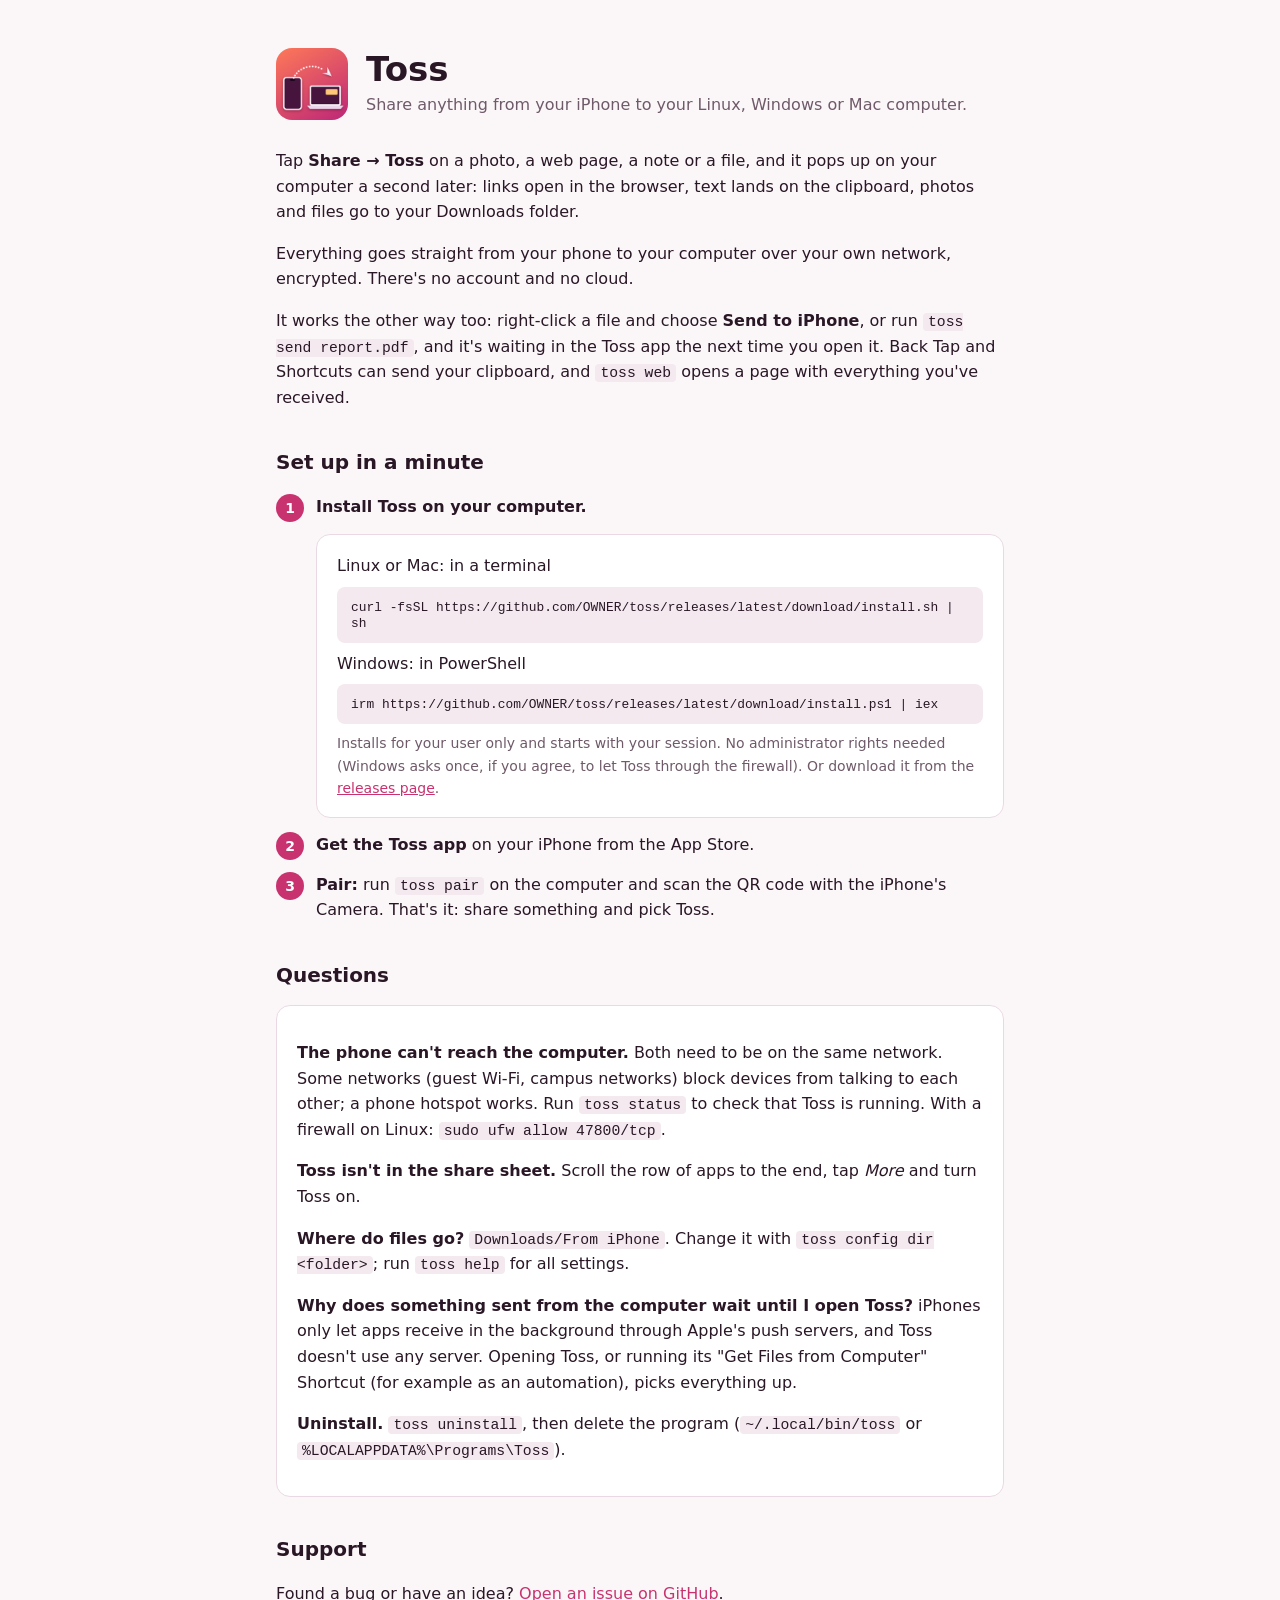
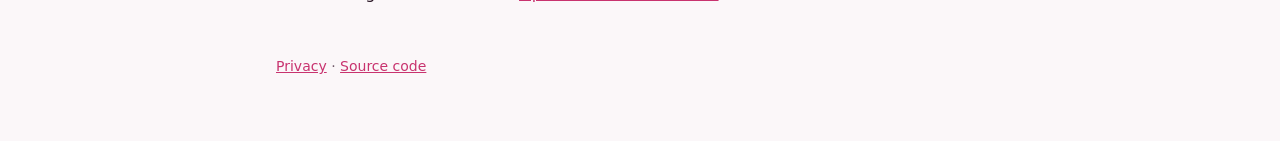
==== docs/index.html @ edf83218 "Initial commit Co-Authored-By: Claude Opus 5.5 <noreply@anthropic.com>" ====
<!doctype html>
<html lang="en">
<head>
<meta charset="utf-8">
<meta name="viewport" content="width=device-width, initial-scale=1">
<title>Toss: share from iPhone to your computer</title>
<meta name="description" content="Share photos, links, text and files from any iPhone app straight to your Linux, Windows or Mac computer.">
<link rel="icon" href="icon.png">
<link rel="stylesheet" href="style.css">
</head>
<body>
<main>
  <header>
    <img src="icon.png" alt="">
    <div>
      <h1>Toss</h1>
      <p class="tagline">Share anything from your iPhone to your Linux, Windows or Mac computer.</p>
    </div>
  </header>

  <p>Tap <strong>Share → Toss</strong> on a photo, a web page, a note or a file, and it pops up on your
  computer a second later: links open in the browser, text lands on the clipboard, photos and files
  go to your Downloads folder.</p>
  <p>Everything goes straight from your phone to your computer over your own network, encrypted.
  There's no account and no cloud.</p>

  <p>It works the other way too: right-click a file and choose <strong>Send to iPhone</strong>, or run
  <code>toss send report.pdf</code>, and it's waiting in the Toss app the next time you open it. Back Tap
  and Shortcuts can send your clipboard, and <code>toss web</code> opens a page with everything you've received.</p>

  <h2>Set up in a minute</h2>
  <ol class="steps">
    <li><strong>Install Toss on your computer.</strong>
      <div class="card">
        <div>Linux or Mac: in a terminal</div>
        <pre><code>curl -fsSL https://github.com/OWNER/toss/releases/latest/download/install.sh | sh</code></pre>
        <div>Windows: in PowerShell</div>
        <pre><code>irm https://github.com/OWNER/toss/releases/latest/download/install.ps1 | iex</code></pre>
        <div class="muted">Installs for your user only and starts with your session. No administrator rights
        needed (Windows asks once, if you agree, to let Toss through the firewall).
        Or download it from the <a href="https://github.com/OWNER/toss/releases/latest">releases page</a>.</div>
      </div>
    </li>
    <li><strong>Get the Toss app</strong> on your iPhone from the App Store.</li>
    <li><strong>Pair:</strong> run <code>toss pair</code> on the computer and scan the QR code with the iPhone's
      Camera. That's it: share something and pick Toss.</li>
  </ol>

  <h2>Questions</h2>
  <div class="card">
    <p><strong>The phone can't reach the computer.</strong> Both need to be on the same network. Some
    networks (guest Wi-Fi, campus networks) block devices from talking to each other; a phone hotspot
    works. Run <code>toss status</code> to check that Toss is running. With a firewall on Linux:
    <code>sudo ufw allow 47800/tcp</code>.</p>
    <p><strong>Toss isn't in the share sheet.</strong> Scroll the row of apps to the end, tap
    <em>More</em> and turn Toss on.</p>
    <p><strong>Where do files go?</strong> <code>Downloads/From iPhone</code>. Change it with
    <code>toss config dir &lt;folder&gt;</code>; run <code>toss help</code> for all settings.</p>
    <p><strong>Why does something sent from the computer wait until I open Toss?</strong> iPhones only let
    apps receive in the background through Apple's push servers, and Toss doesn't use any server. Opening
    Toss, or running its "Get Files from Computer" Shortcut (for example as an automation), picks everything up.</p>
    <p><strong>Uninstall.</strong> <code>toss uninstall</code>, then delete the program
    (<code>~/.local/bin/toss</code> or <code>%LOCALAPPDATA%\Programs\Toss</code>).</p>
  </div>

  <h2>Support</h2>
  <p>Found a bug or have an idea? <a href="https://github.com/OWNER/toss/issues">Open an issue on GitHub</a>.</p>

  <footer>
    <a href="privacy.html">Privacy</a> · <a href="https://github.com/OWNER/toss">Source code</a>
  </footer>
</main>
</body>
</html>
---- docs/style.css ----
:root { --bg: #fbf7f9; --fg: #2a1726; --muted: #6f5a69; --card: #ffffff; --line: #ead9e3; --accent: #c8336f; --code: #f3e9ef; }
@media (prefers-color-scheme: dark) {
  :root { --bg: #1a1018; --fg: #f4e9f0; --muted: #b9a2b2; --card: #241722; --line: #3a2636; --accent: #ff7a9c; --code: #2e1d2b; }
}
* { box-sizing: border-box; }
body { margin: 0; background: var(--bg); color: var(--fg); font: 16px/1.6 -apple-system, "Segoe UI", system-ui, sans-serif; }
main { max-width: 760px; margin: 0 auto; padding: 48px 16px 64px; }
header { display: flex; gap: 18px; align-items: center; margin-bottom: 28px; }
header img { width: 72px; height: 72px; border-radius: 16px; }
h1 { font-size: 34px; margin: 0; line-height: 1.1; }
h2 { font-size: 20px; margin: 36px 0 10px; }
.tagline { color: var(--muted); margin: 4px 0 0; }
.card { background: var(--card); border: 1px solid var(--line); border-radius: 14px; padding: 18px 20px; margin: 14px 0; }
pre { background: var(--code); border-radius: 8px; padding: 12px 14px; overflow-x: auto; font: 14px ui-monospace, "Cascadia Code", monospace; margin: 8px 0; white-space: pre-wrap; word-break: break-all; }
code { font: 0.92em ui-monospace, monospace; background: var(--code); padding: 1px 5px; border-radius: 4px; }
pre code { background: none; padding: 0; }
a { color: var(--accent); }
.steps { counter-reset: step; list-style: none; padding: 0; }
.steps li { counter-increment: step; position: relative; padding-left: 40px; margin: 14px 0; }
.steps li::before { content: counter(step); position: absolute; left: 0; top: 0; width: 28px; height: 28px; border-radius: 50%; background: var(--accent); color: #fff; font-weight: 700; display: grid; place-items: center; font-size: 14px; }
.muted { color: var(--muted); font-size: 14px; }
footer { margin-top: 48px; color: var(--muted); font-size: 14px; }
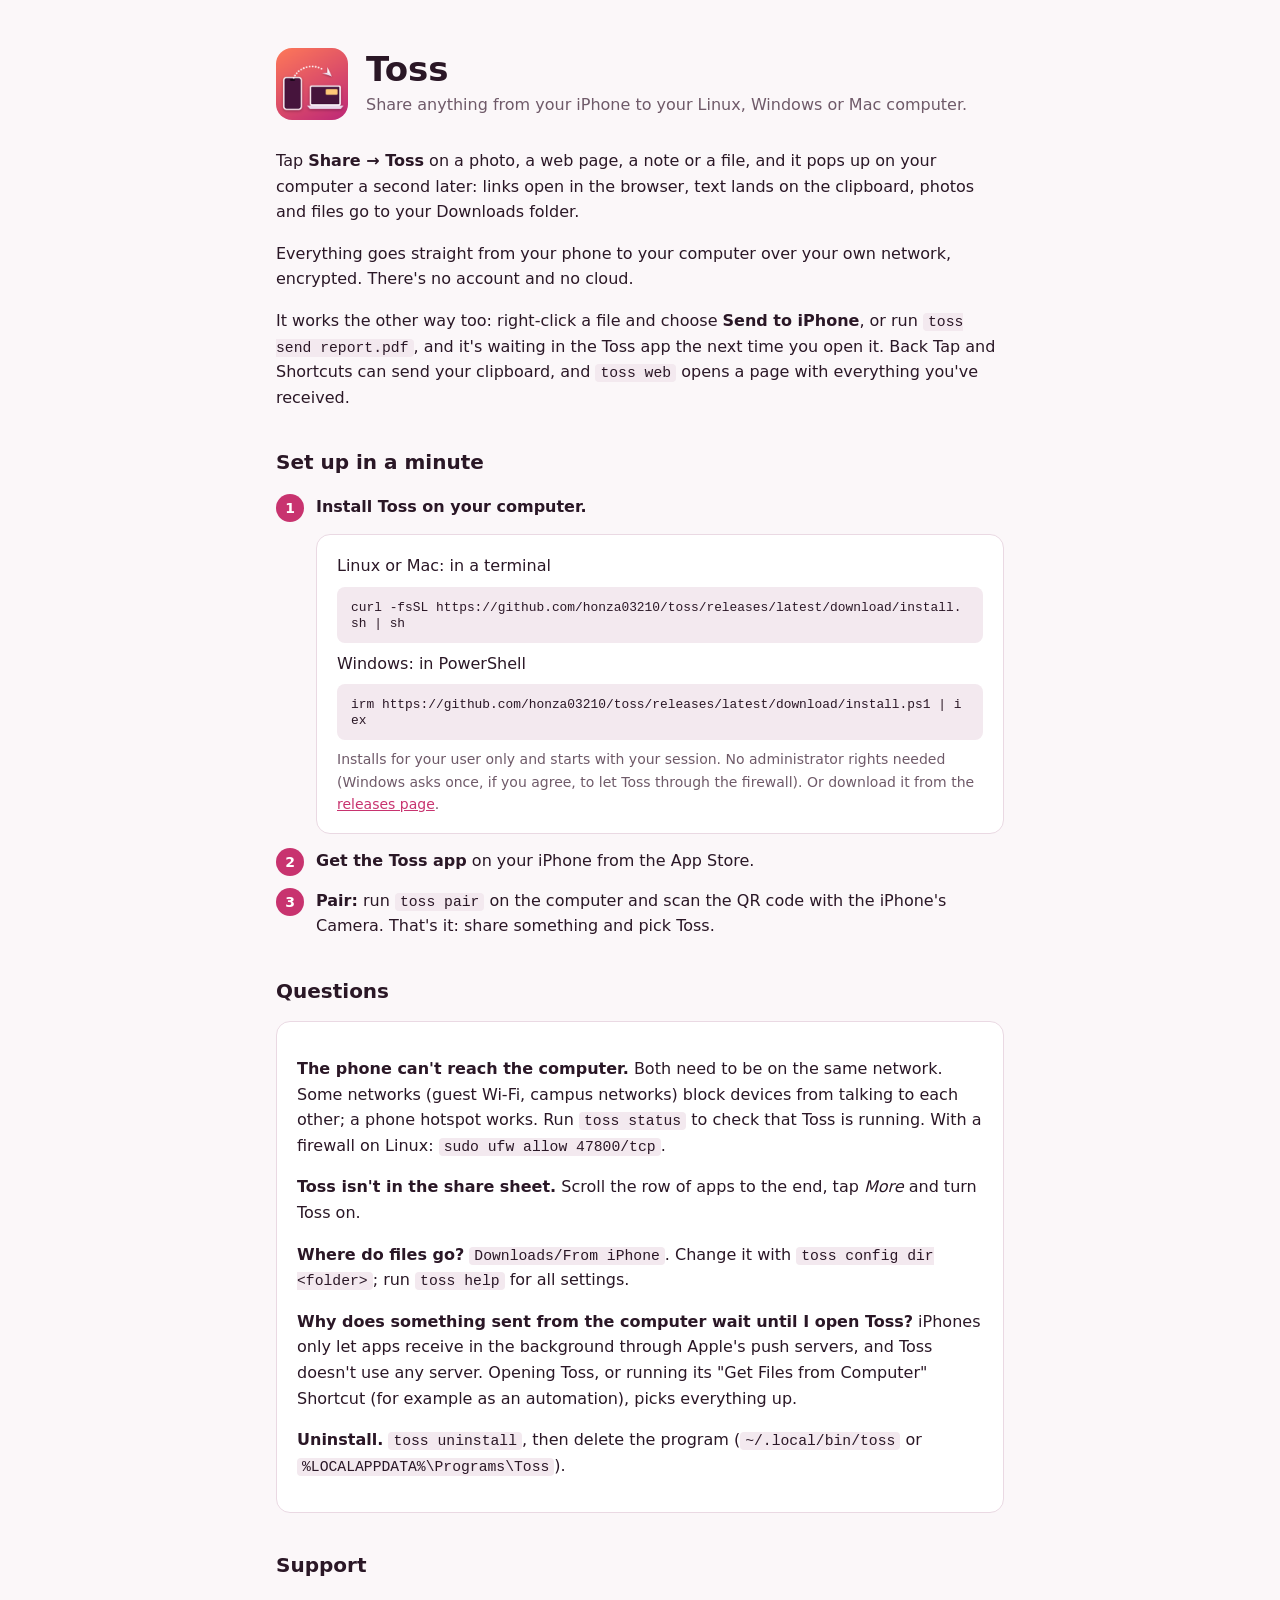
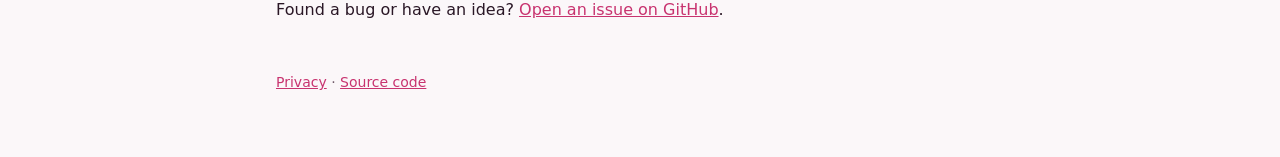
==== commit 941779b2: "Point links and installers at honza03210/toss Co-Authored-By: Claude Opus 5.5 <noreply@anthropic.com" ====
--- a/docs/index.html
+++ b/docs/index.html
@@ -33,12 +33,12 @@
     <li><strong>Install Toss on your computer.</strong>
       <div class="card">
         <div>Linux or Mac: in a terminal</div>
-        <pre><code>curl -fsSL https://github.com/OWNER/toss/releases/latest/download/install.sh | sh</code></pre>
+        <pre><code>curl -fsSL https://github.com/honza03210/toss/releases/latest/download/install.sh | sh</code></pre>
         <div>Windows: in PowerShell</div>
-        <pre><code>irm https://github.com/OWNER/toss/releases/latest/download/install.ps1 | iex</code></pre>
+        <pre><code>irm https://github.com/honza03210/toss/releases/latest/download/install.ps1 | iex</code></pre>
         <div class="muted">Installs for your user only and starts with your session. No administrator rights
         needed (Windows asks once, if you agree, to let Toss through the firewall).
-        Or download it from the <a href="https://github.com/OWNER/toss/releases/latest">releases page</a>.</div>
+        Or download it from the <a href="https://github.com/honza03210/toss/releases/latest">releases page</a>.</div>
       </div>
     </li>
     <li><strong>Get the Toss app</strong> on your iPhone from the App Store.</li>
@@ -64,10 +64,10 @@
   </div>
 
   <h2>Support</h2>
-  <p>Found a bug or have an idea? <a href="https://github.com/OWNER/toss/issues">Open an issue on GitHub</a>.</p>
+  <p>Found a bug or have an idea? <a href="https://github.com/honza03210/toss/issues">Open an issue on GitHub</a>.</p>
 
   <footer>
-    <a href="privacy.html">Privacy</a> · <a href="https://github.com/OWNER/toss">Source code</a>
+    <a href="privacy.html">Privacy</a> · <a href="https://github.com/honza03210/toss">Source code</a>
   </footer>
 </main>
 </body>
